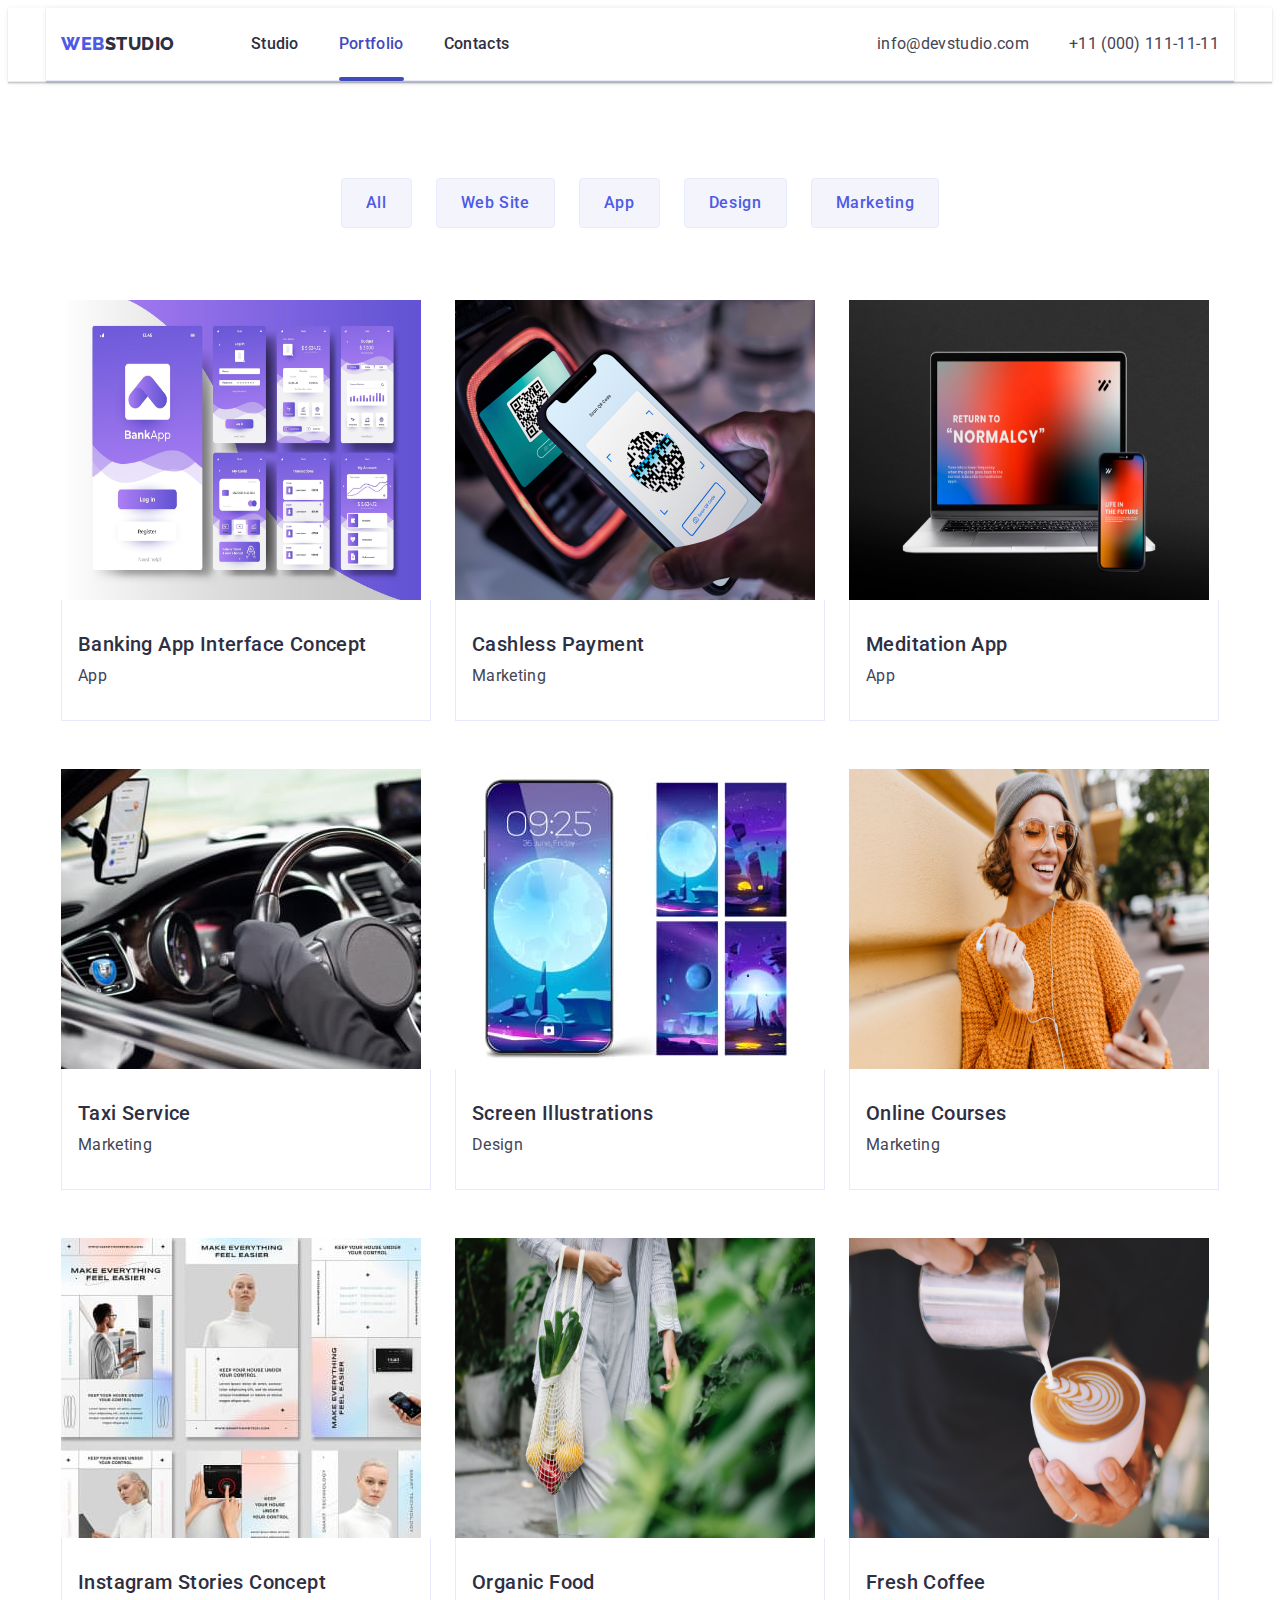
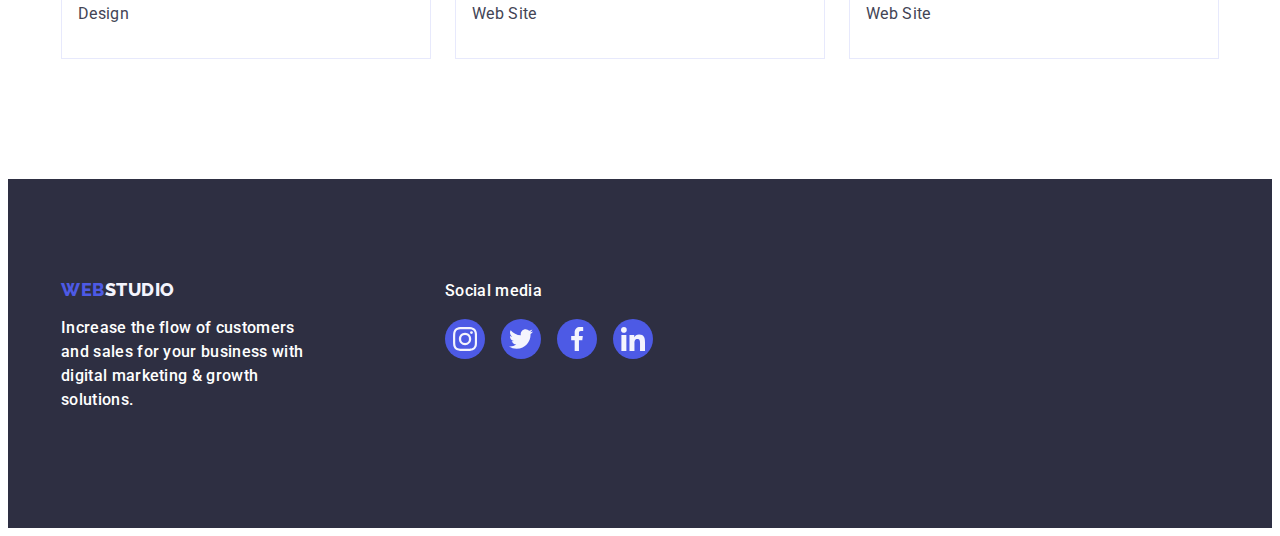
==== portfolio.html @ c7b52d1f "Initial commit" ====
<!DOCTYPE html>
<html lang="en">
  <!-- head -->
  <head>
    <meta charset="UTF-8" />
    <meta name="viewport" content="width=device-width, initial-scale=1.0" />
    <link rel="preconnect" href="https://fonts.googleapis.com" />
    <link rel="preconnect" href="https://fonts.gstatic.com" crossorigin />
    <link
      href="https://fonts.googleapis.com/css2?family=Raleway:wght@800&family=Roboto:wght@400;500;700;900&display=swap"
      rel="stylesheet"
    />
    <link
      rel="stylesheet"
      href="https://cdnjs.cloudflare.com/ajax/libs/modern-normalize/2.0.0/modern-normalize.min.css"
      integrity="sha512-4xo8blKMVCiXpTaLzQSLSw3KFOVPWhm/TRtuPVc4WG6kUgjH6J03IBuG7JZPkcWMxJ5huwaBpOpnwYElP/m6wg=="
      crossorigin="anonymous"
      referrerpolicy="no-referrer"
    />
    <link rel="stylesheet" href="./css/styles.css" />
    <title>Portfolio</title>
  </head>
  <!-- body -->
  <body>
    <header class="header-container">
      <div class="container header-container">
        <nav class="nav-header">
          <a href="./index.html" class="logo-link-header link"
            >Web<span class="logo-accent">Studio</span></a
          >
          <ul class="header-link list">
            <li>
              <a class="nav-list link " href="./index.html">Studio</a>
            </li>
            <li>
              <a class="nav-list link current" href="./portfolio.html">Portfolio</a>
            </li>
            <li>
              <a class="nav-list link" href="">Contacts</a></li>
          </ul>
        </nav>
        <address class="address">
          <ul class="address-list list">
            <li class="item">
              <a class="contact-link link" href="mailto:info@devstudio.com"
                >info@devstudio.com</a
              >
            </li>
            <li class="item">
              <a class="contact-link link" href="tel:+110001111111"
                >+11 (000) 111-11-11</a
              >
            </li>
          </ul>
        </address>
      </div>
    </header> 
    <!-- main -->
    <main>
      <section class="section-p">
        <div class="container">
          <h1 class="visually-hidden">Any text</h1>

          <!-- section with buttons -->
          
          <ul class="list-p list">
            <li><button class="button-p" type="button">All</button></li>
            <li><button class="button-p" type="button">Web Site</button></li>
            <li><button class="button-p" type="button">App</button></li>
            <li><button class="button-p" type="button">Design</button></li>
            <li><button class="button-p" type="button">Marketing</button></li>
          </ul>

          <!-- section with images -->

          <ul class="list-p-second list">
            <li class="item-p">
              <a href="src=./images/ProjectCard1.jpg" class="app-link-p link">
                <div class="image-p-container">
                  
                <img
                  src="./images/ProjectCard1.jpg"
                  alt="Banking App Interface Concept"
                  width="360"
                  height="300"
                /><p class="text-p-container">
                    14 Stylish and User-Friendly App Design Concepts · Task Manager App · Calorie Tracker App · Exotic Fruit Ecommerce App · Cloud Storage App
                  </p>
                </div>
                <div class="link-p">
                  <h2 class="titie-p">Banking App Interface Concept</h2>
                  <p class="text-p">App</p>
                </div></a
              >
            </li>
            <li class="item-p">
              <a href="src=./images/ProjectCard2.jpg" class="app-link-p link">
                
                <div class="image-p-container">
                
                  <img
                  src="./images/ProjectCard2.jpg"
                  alt="Cashless Payment"
                  width="360"
                  height="300"
                />  <p class="text-p-container">
                   14 Stylish and User-Friendly App Design Concepts · Task Manager App · Calorie Tracker App · Exotic Fruit Ecommerce App · Cloud Storage App
                  </p>
                </div>
                <div class="link-p">
                  <h2 class="titie-p">Cashless Payment</h2>
                  <p class="text-p">Marketing</p>
                </div></a
              >
            </li>
            <li class="item-p">
              <a href="src=./images/ProjectCard3.jpg" class="app-link-p link">
                <div class="image-p-container">
                 
                <img
                  src="./images/ProjectCard3.jpg"
                  alt="Meditation App"
                  width="360"
                  height="300"
                /> <p class="text-p-container">
                    14 Stylish and User-Friendly App Design Concepts · Task Manager App · Calorie Tracker App · Exotic Fruit Ecommerce App · Cloud Storage App
                  </p>
                </div>
                <div class="link-p">
                  <h2 class="titie-p">Meditation App</h2>
                  <p class="text-p">App</p>
                </div></a
              >
            </li>
            <li class="item-p">
              <a href="src=./images/ProjectCard4.jpg" class="app-link-p link">
                <div class="image-p-container">
                  
                <img
                  src="./images/ProjectCard4.jpg"
                  alt="Taxi Service"
                  width="360"
                  height="300"
                /><p class="text-p-container">
                    14 Stylish and User-Friendly App Design Concepts · Task Manager App · Calorie Tracker App · Exotic Fruit Ecommerce App · Cloud Storage App
                  </p>
                </div>
                <div class="link-p">
                  <h2 class="titie-p">Taxi Service</h2>
                  <p class="text-p">Marketing</p>
                </div></a
              >
            </li>
            <li class="item-p">
              <a href="src=./images/ProjectCard5.jpg" class="app-link-p link">
                <div class="image-p-container">
                  
                <img
                  src="./images/ProjectCard5.jpg"
                  alt="Screen Illustrations"
                  width="360"
                  height="300"
                />
                <p class="text-p-container">
                    14 Stylish and User-Friendly App Design Concepts · Task Manager App · Calorie Tracker App · Exotic Fruit Ecommerce App · Cloud Storage App
                  </p>
                </div>
                <div class="link-p">
                  <h2 class="titie-p">Screen Illustrations</h2>
                  <p class="text-p">Design</p>
                </div></a
              >
            </li>
            <li class="item-p">
              <a href="src=./images/ProjectCard6.jpg" class="app-link-p link">
                <div class="image-p-container">
                 
                <img
                  src="./images/ProjectCard6.jpg"
                  alt="Online Courses"
                  width="360"
                  height="300"
                /> <p class="text-p-container">
                    14 Stylish and User-Friendly App Design Concepts · Task Manager App · Calorie Tracker App · Exotic Fruit Ecommerce App · Cloud Storage App
                  </p>
                </div>
                <div class="link-p">
                  <h2 class="titie-p">Online Courses</h2>
                  <p class="text-p">Marketing</p>
                </div></a
              >
            </li>
            <li class="item-p">
              <a href="src=./images/ProjectCard7.jpg" class="app-link-p link">
                <div class="image-p-container">
                  
                <img
                  src="./images/ProjectCard7.jpg"
                  alt="Instagram Stories Concept"
                  width="360"
                  height="300"
                />
                <p class="text-p-container">
                    14 Stylish and User-Friendly App Design Concepts · Task Manager App · Calorie Tracker App · Exotic Fruit Ecommerce App · Cloud Storage App
                  </p>
                </div>
                <div class="link-p">
                  <h2 class="titie-p">Instagram Stories Concept</h2>
                  <p class="text-p">Design</p>
                </div></a
              >
            </li>
            <li class="item-p">
              <a href="src=./images/ProjectCard8.jpg" class="app-link-p link">
                <div class="image-p-container">
                 
                <img
                  src="./images/ProjectCard8.jpg"
                  alt="Organic Food"
                  width="360"
                  height="300"
                /> <p class="text-p-container">
                    14 Stylish and User-Friendly App Design Concepts · Task Manager App · Calorie Tracker App · Exotic Fruit Ecommerce App · Cloud Storage App
                  </p>
                </div>
                <div class="link-p">
                  <h2 class="titie-p">Organic Food</h2>
                  <p class="text-p">Web Site</p>
                </div>
                </a
              >
            </li>
            <li class="item-p">
              <a href="src=./images/ProjectCard9.jpg" class="app-link-p link">
                <div class="image-p-container">
                 
                <img
                  src="./images/ProjectCard9.jpg"
                  alt="Fresh Coffee"
                  width="360"
                  height="300"
                /> <p class="text-p-container">
                    14 Stylish and User-Friendly App Design Concepts · Task Manager App · Calorie Tracker App · Exotic Fruit Ecommerce App · Cloud Storage App
                  </p>
                </div>
                <div class="link-p">
                  <h2 class="titie-p">Fresh Coffee</h2>
                  <p class="text-p">Web Site</p>
                </div>
              </a>
            </li>
          </ul>
        </div>
      </section>
    </main>
    <!-- footer -->
    <footer class="footer">
      <div class="footer-div container">
        <div class="footer-div-logo">
        <a href="./index.html" class="logo-link link">Web<span class="logo-accent-dark">Studio</span></a>
        <p class="footer-text">
          Increase the flow of customers and sales for your business with
          digital marketing & growth solutions.
        </p>
       </div>
       <div class="footer-socials">
        <p class="footer-text">Social media</p>
        <ul class="socials-list-footer list">
          <li class="socials-item">
            <a
              class="socials-logo-link-footer"
              href="./images/icons.svg#icon-instagram">
              <svg class="svg-logo" width="24" height="24">
                <use
                  href="./images/icons.svg#icon-instagram"
                ></use>
                </svg>
            </a>
          </li>
          <li class="socials-item">
            <a
              class="socials-logo-link-footer"
              href="./images/icons.svg#icon-twitter"
            >
              <svg class="svg-logo" width="24" height="24">
                <use href="./images/icons.svg#icon-twitter"></use>
            </svg>
            </a>
          </li>
          <li class="socials-item">
            <a
              class="socials-logo-link-footer"
              href="./images/icons.svg#icon-facebook"
            >
              <svg class="svg-logo" width="24" height="24">
                <use href="./images/icons.svg#icon-facebook"></use>
                </svg></a>
          </li>
          <li class="socials-item">
            <a
              class="socials-logo-link-footer"
              href="./images/icons.svg#icon-linkedin"
            >
              <svg class="svg-logo" width="24" height="24">
                <use href="./images/icons.svg#icon-linkedin"></use>
            </svg>
        </a>
          </li>
        </ul>
       </div>
      </div>
    </footer>

  </body>
</html>
---- css/styles.css ----
:root {
--state: #434455;
--navy-blue: #2e2f42;
--cornflower: #E7E9FC;
--iris: #4D5AE5;
--ocean: #404BBF;
--cloud: #F4F4FD;
--white: #ffffff;
--light-slate: #8e8f99;

}

p,h1,h2,h3,h4,h5,h6 {
    padding: 0%;
    margin: 0%;
}

li {
    margin: 0%;
    padding-left: 0%;
}

img {
    display: block;
}

body{font-family: "Roboto", sans-serif;
    color: var(--state);
    background-color: var(--white);
}

.container {
    width: 1158px;
    padding: 0 15px;
    margin: 0 auto;
}

.header-container {
    display: flex;
    border-bottom: 1px solid #e7e9fc;
    align-items: center;
    justify-content: space-between;
    box-shadow: 0px 2px 1px rgba(46, 47, 66, 0.08), 0px 1px 1px 
    rgba(46, 47, 66, 0.16), 0px 1px 6px rgba(46, 47, 66, 0.08);
}

.visually-hidden {
    position: absolute;
    width: 1px;
    height: 1px;
    margin: -1px;
    border: 0;
    padding: 0;
    white-space: nowrap;
    clip-path: inset(100%);
    clip: rect(0 0 0 0);
    overflow: hidden;
}

.list {list-style: none;
padding: 0;
margin: 0;}

.link {text-decoration: none;}
 
.current {}

.address {
       margin-left: auto;}
    .item {}

.nav-header {
    display: flex;
    align-items: center;}

.header-link {
    display: flex;
    gap: 40px;}

    
.address-list {
    display: flex;
        gap: 40px;}

.logo-link-header {
    display: block;
    font-family: "Raleway", sans-serif;
    font-weight: 800;
    font-size: 18px;
    line-height: 1.17;
    letter-spacing: 0.03em;
    text-transform: uppercase;
    color: var(--iris);
    margin-right: 76px;
 
}


.logo-link.link {

    display: inline-block;
    font-family: "Raleway", sans-serif;
    font-weight: 800;
    font-size: 18px;
    line-height: 1.17;
    letter-spacing: 0.03em;
    text-transform: uppercase;
    color: var(--iris);
    margin-right: 76px;
    margin-bottom: 16px;
}


        .logo-link.link:hover,
        .logo-link.link:focus, 
        .nav-list.link:hover,
        .nav-list.link:focus,
        .contact-link.link:hover,
        .contact-link.link:focus
        {color: #404bbf;}



.logo-accent {color:#2e2f42}



.nav-list{
    
    padding: 24px 0;
    color: var(--navyblue, #2E2F42);
    font-family: Roboto;
    font-size: 16px;
    font-style: normal;
    line-height: 1.5;
    letter-spacing: 0.02em;
    font-weight: 500;
    display: block;
    transition: color 250ms cubic-bezier(0.4, 0, 0.2, 1)}

    .current {
        color: #404bbf;
        position: relative;     
    }
    .current::after {
        width: 100%;
        content: "";
        position: absolute;
        left: 0;
        bottom: -1px;
        height: 4px;
        background-color: #404bbf;
        border-radius: 2px;
        transition: border-radius 2px;}


    .contact-link {
    color: var(--slate, #434455);
    font-family: Roboto;
    font-size: 16px;
    font-style: normal;
    font-weight: 400;
    line-height: 24px;
    letter-spacing: 0.32px;
    transition: color 250ms cubic-bezier(0.4, 0, 0.2, 1);

    }



.section-one {
    max-width: 1440px;
    padding: 188px 0;
    text-align: center;
    background: var(--navyblue, #2E2F42);}

    .hero {
    background-size: cover;
    background-image: url(../images/hero-bg.jpg);
    background-repeat: no-repeat;
    background-position: center center;
    background-image: linear-gradient(rgba(46, 47, 66, 0.7),
                rgba(46, 47, 66, 0.7)), url(../images/hero-bg.jpg);}

.section-one-text {
    max-width: 496px;
    color: var(--white, #FFF);
    font-family: Roboto;
    font-size: 56px;
    font-style: normal;
    font-weight: 700;
    line-height: 1.07;
    letter-spacing: 1.12px;
    text-align: center;
    margin-right: auto;
    margin-left: auto;
    margin-bottom: 48px;}

.section-one-button {
    border-radius: 4px;
    border: none;
    height: 56px;
    min-width: 169px;
    display: block;
    background-color: var(--iris);
    font-family: "Roboto", sans-serif;
    font-weight: 500;
    font-size: 16px;
    line-height: 1.5;
    letter-spacing: 0.04em;
    color: var(--white);
    cursor: pointer;
    margin: 0 auto;
    transition: background-color 250ms cubic-bezier(0.4, 0, 0.2, 1);
}

.section-one-button:hover {
        background-color: var(--ocean);
    }
.section-one-button:focus {
        background-color: var(--ocean);
    }

.section-two {
    padding: 120px 0;
}

 .logo-icon {
     display: flex;
     justify-content: center;
     align-items: center;
 }

 .logo-icon-wrapper {
     display: flex;
     justify-content: center;
     align-items: center;
     width: 264px;
     height: 112px;
     margin-bottom: 8px;
     flex-shrink: 0;
     border-radius: 4px;
     background: var(--cloud, #F4F4FD);
 }


 /* <svg class="" width="" height="">
 <use href="/images/icons.svg#"></use>
 </svg> */


    .section-two-title,
    .titie-p
     {
        font-weight: 500;
        font-size: 20px;
        line-height: 1.2;
        letter-spacing: 0.02em;
         color: var(--navy-blue);
        
    }
    .section-two-text {
        line-height: 1.5;
        letter-spacing: 0.02em;

    }
.section-two-title {
    margin-bottom: 8px;
}

.section-two-list {
    display: flex;
    gap: 24px;
}
.section-two-list-element{
width: calc((100% - 72px) / 4);
}

    .section-three-title,
    .section-four-title,
    .section-five-title {
        font-size: 36px;
        line-height: 1.11;
        text-align: center;
        text-transform: capitalize;
        color: var(--navy-blue);
        letter-spacing: 0.02em;
    }

    .section-three {
    padding-bottom: 120px;
    }
    .section-three-title {
    margin-bottom: 72px;
    }
    .section-three-list {
        display: flex;
    gap: 24px;
    }

    .section-four {
        padding: 120px 0;
        background-color: #F4F4FD;
    }

.section-four-list {
display: flex;
gap: 24px;
border-radius: 0px 0px 4px 4px;
}

.section-four-item
{border-radius: 0px 0px 4px 4px;
 background-color: #FFFFFF;
box-shadow: 0px 1px 6px rgba(46, 47, 66, 0.08),
    0px 1px 1px rgba(46, 47, 66, 0.16),
    0px 2px 1px rgba(46, 47, 66, 0.08);}

.section-four-item:first-child {
    width: calc((100% - 72px) / 4);}

.section-four-item:last-child {
margin-right: 0;
}

.section-four-title-name {
    font-weight: 500;
    font-size: 20px;
    line-height: 1.2;
    letter-spacing: 0.02em;
    color: var(--navy-blue);
    text-align: center;
    margin-bottom: 8px;

}

.woker-name {
    padding: 32px 0;
}

.section-four-title {
    margin-bottom: 72px;
}
    .section-four-text {
        text-align: center;
        
    }

    .section-four-text,
    .text-p
     {
        font-size: 16px;
        line-height: 1.5;
        letter-spacing: 0.02em;
        color: var(--state);
    }

    .socials {
        display: flex;
        justify-content: center;
        gap: 24px;
    }

    .socials-item {
        width: 40px;
        height: 40px;
        
    }

    .socials-logo-link {
        width: 100%;
        height: 100%;
        background-color: var(--iris);
        border-radius: 50%;
        display: flex;
        justify-content: center;
        align-items: center;
        transition: background-color 250ms cubic-bezier(0.4, 0, 0.2, 1);
    }
 .socials-logo-link:hover,
 .socials-logo-link:focus {
    background-color: #404bbf;
 }

 .svg-logo {
   fill: #f4f4fd;
 }

/* section-five */


.section-five {
    padding-top: 120px;
    padding-bottom: 120px;
}

.section-five-title {
    font-size: 36px;
    line-height: 1.11;
    color: var(--navy-blue);
    margin-bottom: 72px;
}

 .sectiom-five-list {
    display: flex;
    justify-content: center;
    gap: 24px;}

    .sectiom-five-list-item {
        display: flex;
    width: calc((100% - 120px) / 6);
    height: 88px;
 }

.section-five-logo {
width: 100%;
height: 100%;
border: 1px solid #8e8f99;
border-radius: 4px;
display: flex;
justify-content: center;
align-items: center;
color: var(--light-slate);
transition: border-color 250ms cubic-bezier(0.4, 0, 0.2, 1),
     color 250ms cubic-bezier(0.4, 0, 0.2, 1);
}

.svg-five-logo:focus,
.svg-five-logo:hover {
    border-color: #404bbf;
    color: #404bbf; 
}


.svg-five-logo {
fill: currentColor;

}
    
    
    .section-five-logo:focus,
    .section-five-logo:hover {
        border-color: #404bbf;
        color: #404bbf; 
    }
.sectiom-five-list-item 
    



    .footer-div-logo {
    margin-right: 120px;
}
.socials-list-footer {
display: flex;
gap: 16px;
}

.socials-logo-link-footer {
    width: 100%;
    height: 100%;
    background-color: var(--iris);
    border-radius: 50%;
    display: flex;
    justify-content: center;
    align-items: center;
    transition: background-color 250ms cubic-bezier(0.4, 0, 0.2, 1);
}

.socials-logo-link-footer:hover,
.socials-logo-link-footer:focus {
background-color: #31d0aa;}

    .logo-accent-dark {
        color: #f4f4fd; 
    }
    .footer-text {
        line-height: 1.5;
        color: var(--white);
        letter-spacing: 0.02em;
        max-width: 264px;
        font-weight: 500;
        font-size: 16px;
        margin-bottom: 16px;
    }
    .footer-div-logo {
        margin-right: 120px;}

    .footer {
        background-color: var(--navy-blue);
        padding: 100px 0;}
    .footer-div {
        display: flex;
        align-items: baseline;}

    .modal {
        position: fixed;
        top: 0;
        left: 0;
        width: 100%;
        height: 100%;
        background-color: rgba(46, 47, 66, 0.4);
        transition: opacity 250ms cubic-bezier(0.4, 0, 0.2, 1),
        visibility 250ms cubic-bezier(0.4, 0, 0.2, 1);
    }
    
    .modal-inside {
    position: absolute;
    top: 50%;
    left: 50%;
    transform: translate(-50%, -50%) scale(1);
    width: 408px;
    min-height: 584px;
    background: #fcfcfc;
    box-shadow: 0px 1px 1px rgba(0, 0, 0, 0.14),
    0px 1px 3px rgba(0, 0, 0, 0.12),
    0px 2px 1px rgba(0, 0, 0, 0.2);
    border-radius: 4px;
    transition: transform 250ms cubic-bezier(0.4, 0, 0.2, 1);
    
    }
 
.modal-close-button {
    position: absolute;
    top: 24px;
    right: 24px;
    width: 24px;
    height: 24px;
    border-radius: 50%;
    display: flex;
    justify-content: center;
    align-items: center;
    background-color: #e7e9fc;
    border: 1px solid rgba(0, 0, 0, 0.1);
    padding: 0;
    cursor: pointer;
    transition: background-color 250ms cubic-bezier(0.4, 0, 0.2, 1),
    border 250ms cubic-bezier(0.4, 0, 0.2, 1);
    }

.modal-close-button:hover,
.modal-close-button:focus {
    background-color: #404bbf;
    border: none;
    fill: #ffffff;
}


.svg-close {
transition: fill 250ms cubic-bezier(0.4, 0, 0.2, 1);    
}



    
    .is-hidden {
        opacity: 0;
        visibility: hidden;
        pointer-events: none;

    }


    

    /* portfolio */

        .button-p {
            border-radius: 4px;
            border: 1px solid #e7e9fc;
            padding: 12px 24px;
            font-family: "Roboto", sans-serif;
            font-weight: 500;
            font-size: 16px;
            line-height: 1.5;
            letter-spacing: 0.04em;
            color: var(--iris);
            background-color: var(--cloud);
            cursor: pointer;
            transition: color 250ms cubic-bezier(0.4, 0, 0.2, 1),
            background-color 250ms cubic-bezier(0.4, 0, 0.2, 1), border-color 250ms cubic-bezier(0.4, 0, 0.2, 1),
            box-shadow 250ms cubic-bezier(0.4, 0, 0.2, 1);
        }

        .button-p:hover,
        .button-p:focus {
            color: var(--white);
            background-color: var(--ocean);
            border: 1px solid transparent;
            box-shadow: 0px 3px 1px rgba(0, 0, 0, 0.1),
             0px 2px 1px rgba(0, 0, 0, 0.08), 0px 2px 2px
            rgba(0, 0, 0, 0.12);
        }
        .section-p {
            padding-top: 96px;
            padding-bottom: 120px;

        }
        .list-p {
            display: flex;
            justify-content: center;
            gap: 24px;
            margin-bottom: 72px;
        }

.app-link-p {
display: block;
transition: box-shadow 250ms cubic-bezier(0.4, 0, 0.2, 1);

}  

.app-link-p:hover,
.app-link-p:focus {
    box-shadow: 0px 1px 6px rgba(46, 47, 66, 0.08),
    0px 1px 1px rgba(46, 47, 66, 0.16),
    0px 2px 1px
    rgba(46, 47, 66, 0.08);}  

   .list-p-second {
       display: flex;
       flex-wrap: wrap;
       justify-content: center;
       row-gap: 48px;
        column-gap: 24px;
        
   }
   .item-p {
    
    width: calc((100% - 48px) / 3);
    height: calc((100% - 24px) / 3);
   }

   .link-p {
    padding: 32px 16px;
    border: 1px solid #e7e9fc;
    border-top: none;
   
   }
    .titie-p {
    font-weight: 500;
    font-size: 20px;
    line-height: 1.2;
    letter-spacing: 0.02em;
    color: var(--navy-blue);
    margin-bottom: 8px
           }

.app-link-p:hover .text-p-container,
.app-link-p:focus .text-p-container {
    transform: translateY(0%);}

.image-p-container {
    position: relative;
    overflow: hidden;}

 .text-p-container {
    position: absolute;
    top: 0;
    font-size: 16px;
    line-height: 1.5;
    letter-spacing: 0.02em;
    color: var(--cloud);
    padding: 40px 32px;
    background-color: #4d5ae5;
    width: 100%;
    height: 100%;
    transform: translateY(100%);
    transition: transform 250ms 
    cubic-bezier(0.4, 0, 0.2, 1);
 }
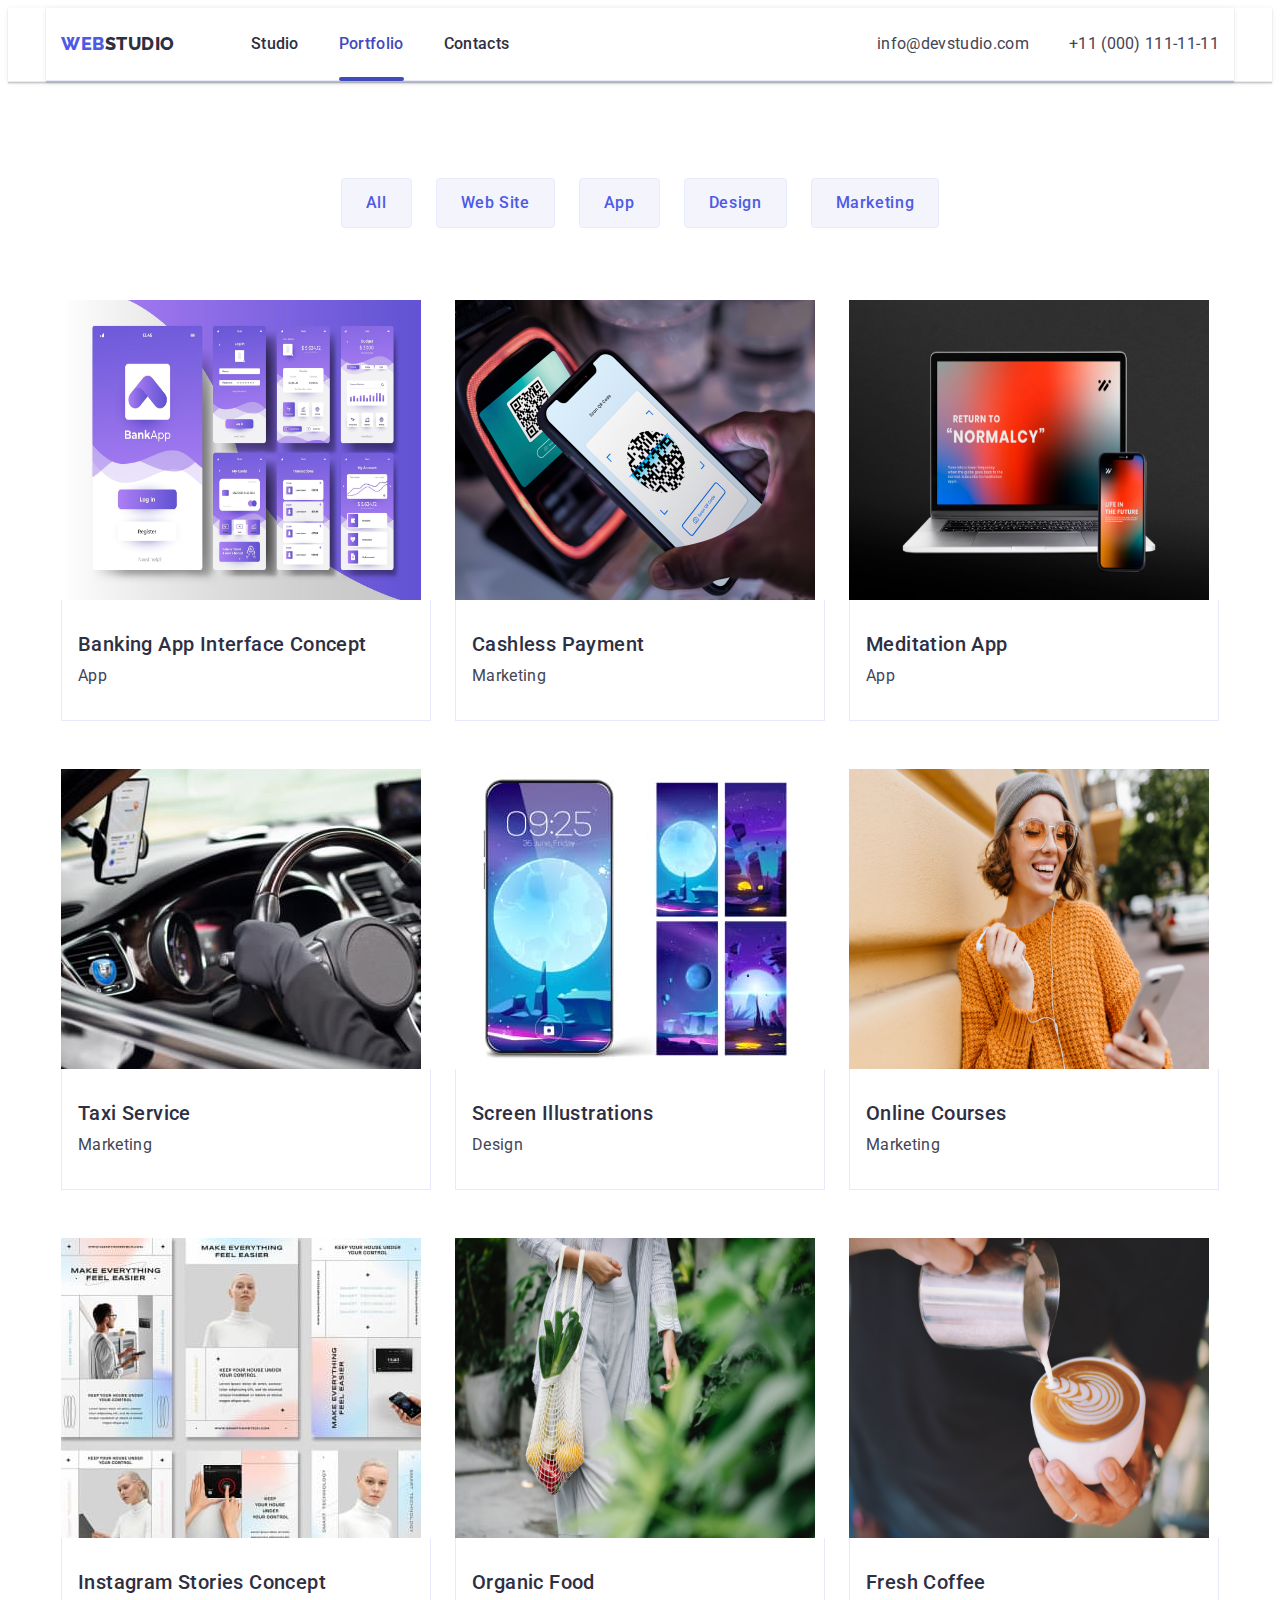
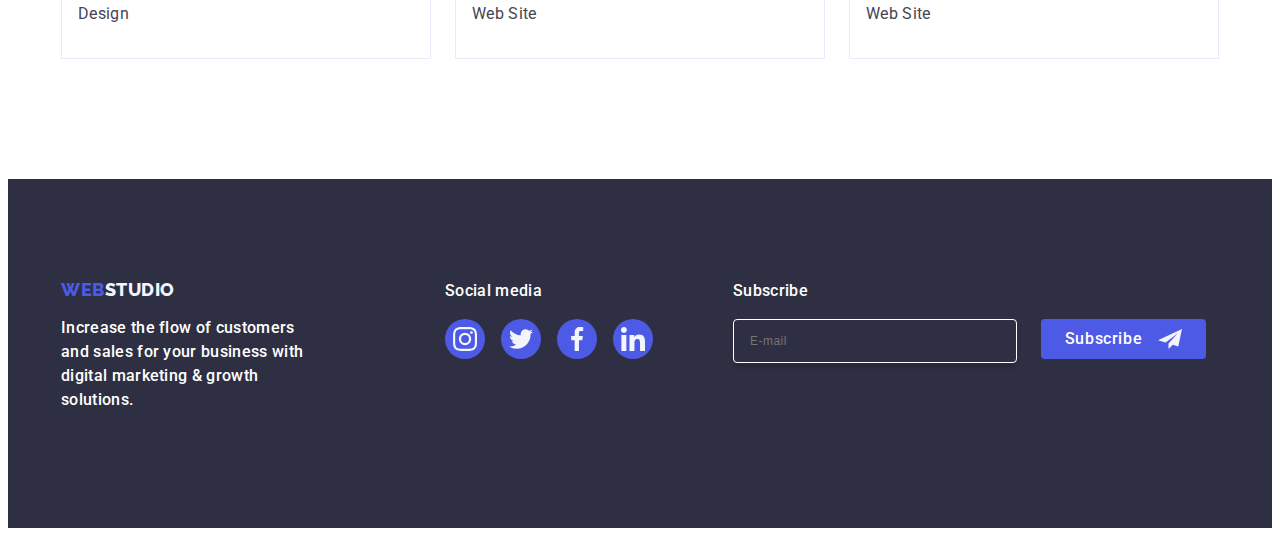
==== commit 9882df6c: "11253" ====
--- a/portfolio.html
+++ b/portfolio.html
@@ -308,6 +308,26 @@
           </li>
         </ul>
        </div>
+       <div class="footer-form-div">
+        <p class="footer-form-text">Subscribe
+        </p>
+        <form class="footer-form">
+          <label class="footer-form-label">
+            <input class="input-email"
+            type="email" 
+            name="e-mail" 
+            placeholder="E-mail">
+          </label>
+          <button type="submit"
+          class="subscribe-button">Subscribe
+          <svg class="svg-logo subscribe-button-icon" 
+          width="24" height="24">
+            <use href="./images/icons.svg#icon-subscribe">
+            </use>
+            </svg>
+        </button>
+        </form>
+       </div>
       </div>
     </footer>
 
--- a/css/styles.css
+++ b/css/styles.css
@@ -667,4 +667,64 @@
     transform: translateY(100%);
     transition: transform 250ms 
     cubic-bezier(0.4, 0, 0.2, 1);
- }+ }
+.footer-form-div {
+    margin-left: 80px;
+
+
+}
+
+.footer-form-text {
+    margin-bottom: 16px;
+    font-weight: 500;
+    font-size: 16px;
+    line-height: 1.5;
+    letter-spacing: 0.02em;
+    color: #ffffff;
+}
+.footer-form {
+    display: flex;
+    gap: 24px;
+    
+}
+.footer-form-label {
+
+}
+.input-email {
+    width: 264px;
+    height: 40px;
+    border: 1px solid #ffffff;
+    background-color: transparent;
+    font-size: 12px;
+    line-height: 1.5;
+    letter-spacing: 0.04em;
+    padding-left: 16px;
+    box-shadow: 0px 4px 4px 0px rgba(0, 0, 0, 0.15);
+    border-radius: 4px;
+    color: #ffffff;
+    
+}
+
+placeholder 
+{color #ffffff;}
+
+.subscribe-button {
+    min-width: 165px;
+    height: 40px;
+    display: flex;
+    justify-content: center;
+    align-items: center;
+    font-family: "Roboto", sans-serif;
+    font-size: 16px;
+    font-weight: 500;
+    line-height: 1.5;
+    letter-spacing: 0.04em;
+    color: #ffffff;
+    cursor: pointer;
+    background-color: #4D5AE5;
+    border: none;
+    border-radius: 4px;
+}
+.subscribe-button-icon {
+    margin-left: 16px;
+}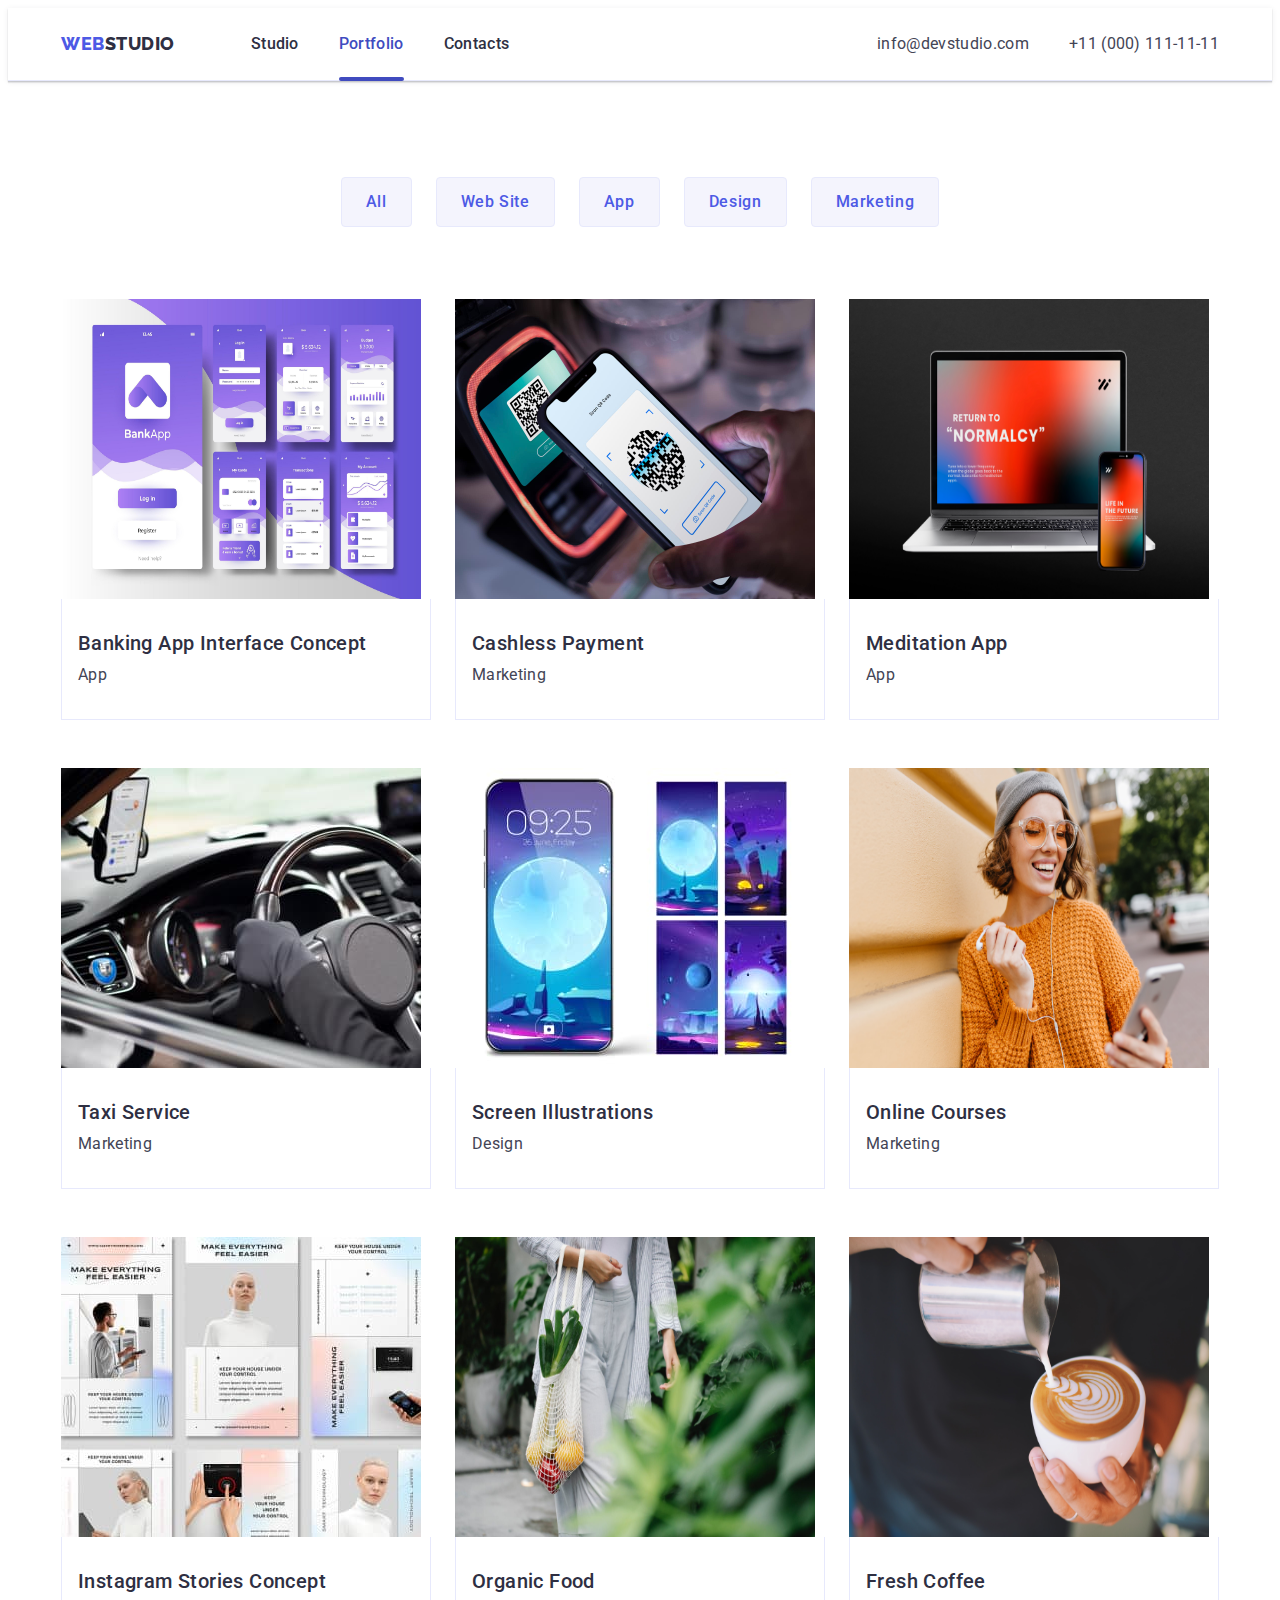
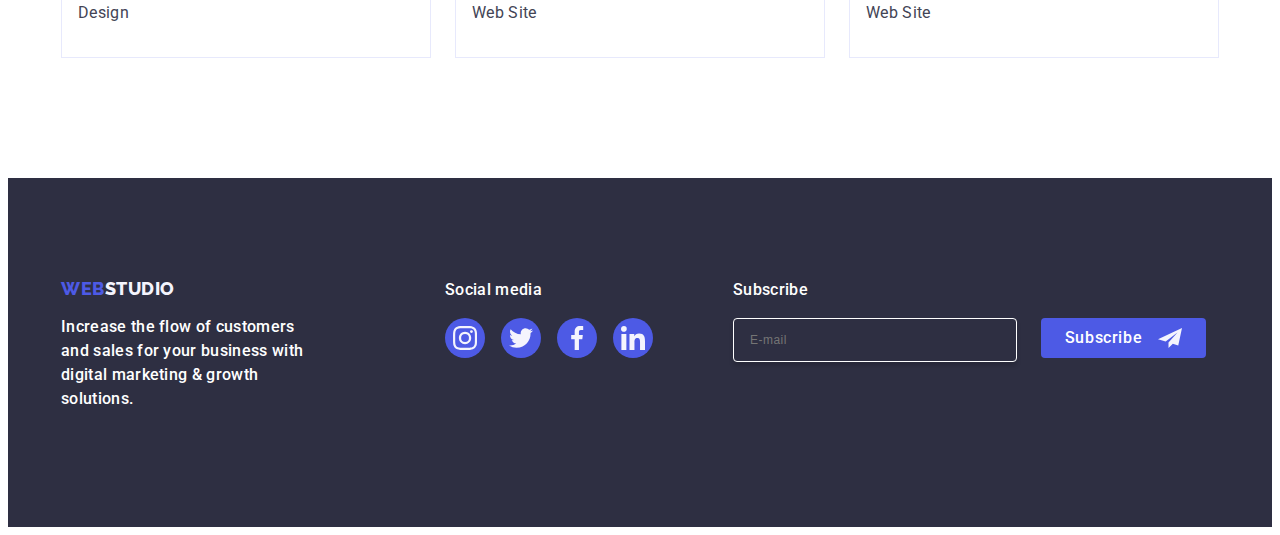
==== commit b97b59a8: "ascc" ====
--- a/portfolio.html
+++ b/portfolio.html
@@ -22,7 +22,7 @@
   </head>
   <!-- body -->
   <body>
-    <header class="header-container">
+    <header class="header">
       <div class="container header-container">
         <nav class="nav-header">
           <a href="./index.html" class="logo-link-header link"
--- a/css/styles.css
+++ b/css/styles.css
@@ -35,14 +35,16 @@
     margin: 0 auto;
 }
 
-.header-container {
-    display: flex;
+.header {
     border-bottom: 1px solid #e7e9fc;
-    align-items: center;
-    justify-content: space-between;
     box-shadow: 0px 2px 1px rgba(46, 47, 66, 0.08), 0px 1px 1px 
     rgba(46, 47, 66, 0.16), 0px 1px 6px rgba(46, 47, 66, 0.08);
 }
+
+.header-container {
+    display: flex;
+    align-items: center;
+    justify-content: space-between;}
 
 .visually-hidden {
     position: absolute;
@@ -175,6 +177,7 @@
     background: var(--navyblue, #2E2F42);}
 
     .hero {
+        
     background-size: cover;
     background-image: url(../images/hero-bg.jpg);
     background-repeat: no-repeat;
@@ -517,7 +520,17 @@
     0px 2px 1px rgba(0, 0, 0, 0.2);
     border-radius: 4px;
     transition: transform 250ms cubic-bezier(0.4, 0, 0.2, 1);
-    
+    padding: 72px 24px 24px 24px;
+    }
+
+    .modal-text {
+    font-weight: 500;
+    font-size: 16px;
+    line-height: 1.5;
+    text-align: center;
+    letter-spacing: 0.02em;
+    color: var(--navy-blue);
+    margin-bottom: 16px;
     }
  
 .modal-close-button {
@@ -550,17 +563,131 @@
 transition: fill 250ms cubic-bezier(0.4, 0, 0.2, 1);    
 }
 
-
-
-    
+.modal-form-div {
+    margin-bottom: 8px;
+}
+.modal-label {
+    font-size: 12px; 
+    line-height: 1.17;
+    letter-spacing: 0.04em;
+    color: var(--light-slate);
+    display: block;
+    margin-bottom: 4px;
+}
+.modal-form-div-name {
+    position: relative;
+}
+.modal-form-input-name {
+    width: 100%;
+    height: 40px;
+    border: 1px solid rgba(46, 47, 66, 0.4);
+    border-radius: 4px;
+    background-color: transparent;
+    padding-left: 38px;
+    outline: transparent;
+    transition: border-color 250ms 
+    cubic-bezier(0.4, 0, 0.2, 1);
+}
+.modal-form-input-name:focus {
+    border-color: #4D5AE5
+}    
+
+.modal-svg {
+    position: absolute;
+    left: 16px;
+    top: 50%;
+    transform: translateY(-50%);
+    transition: fill 250ms cubic-bezier(0.4, 0, 0.2, 1);
+}
+.modal-form-input-name:focus+.modal-svg {
+    fill: #4D5AE5;
+}
+
+
+.modal-comment {
+    margin-bottom: 16px;
+}
+
+.modal-div-checkbox {
+    margin-bottom: 24px; 
+}
+.modal-label-checkbox {
+display: block;
+font-size: 12px;
+line-height: 1.17;
+letter-spacing: 0.04em;
+color: var(--light-slate);
+
+}
+
+.modal-textarea {
+width: 100%;
+height: 120px;
+font-size: 12px;
+line-height: 1.17; 
+letter-spacing: 0.04em;
+color: rgba(46, 47, 66, 0.4); 
+border: 1px solid rgba(46, 47, 66, 0.4);
+border-radius: 4px;
+background-color: transparent;
+padding: 8px 16px;
+outline: transparent;
+resize: none;
+transition: border-color 250ms cubic-bezier(0.4, 0, 0.2, 1);
+}
+.modal-textarea:focus {
+    border-color: #4D5AE5;
+}
+
+.modal-span-checkbox {
+    width: 16px;
+    height: 16px;
+    border: 1px solid rgba(46, 47, 66, 0.4);
+    border-radius: 2px;
+    transition: background-color 250ms 
+    cubic-bezier(0.4, 0, 0.2, 1),
+    border 250ms cubic-bezier(0.4, 0, 0.2, 1),
+    fill 250ms cubic-bezier(0.4, 0, 0.2, 1);
+    display: inline-flex;
+    justify-content: center;
+    align-items: center;
+    fill: transparent;
+}
+
+/* input:checked + label > span */
+.modal-checkbox:checked + .modal-label-checkbox > .modal-span-checkbox
+{
+    background-color: var(--ocean);
+    border: none; 
+    fill: var(--cloud);
+}
     .is-hidden {
         opacity: 0;
         visibility: hidden;
         pointer-events: none;
 
     }
-
-
+    .modal-href {
+        color: var(--iris);
+    }
+.modal-button {
+    display: block;
+    margin: auto;
+    min-width: 169px;
+    height: 56px;
+    font-family: "Roboto", sans-serif;
+    font-size: 16px;
+    font-weight: 500;
+    line-height: 1.5;
+    letter-spacing: 0.04em;
+    color: #ffffff;
+    cursor: pointer;
+    background-color: #4D5AE5;
+    border: none;
+    border-radius: 4px;
+    transition: background-color 250ms 
+    cubic-bezier(0.4, 0, 0.2, 1);
+}
     
 
     /* portfolio */
